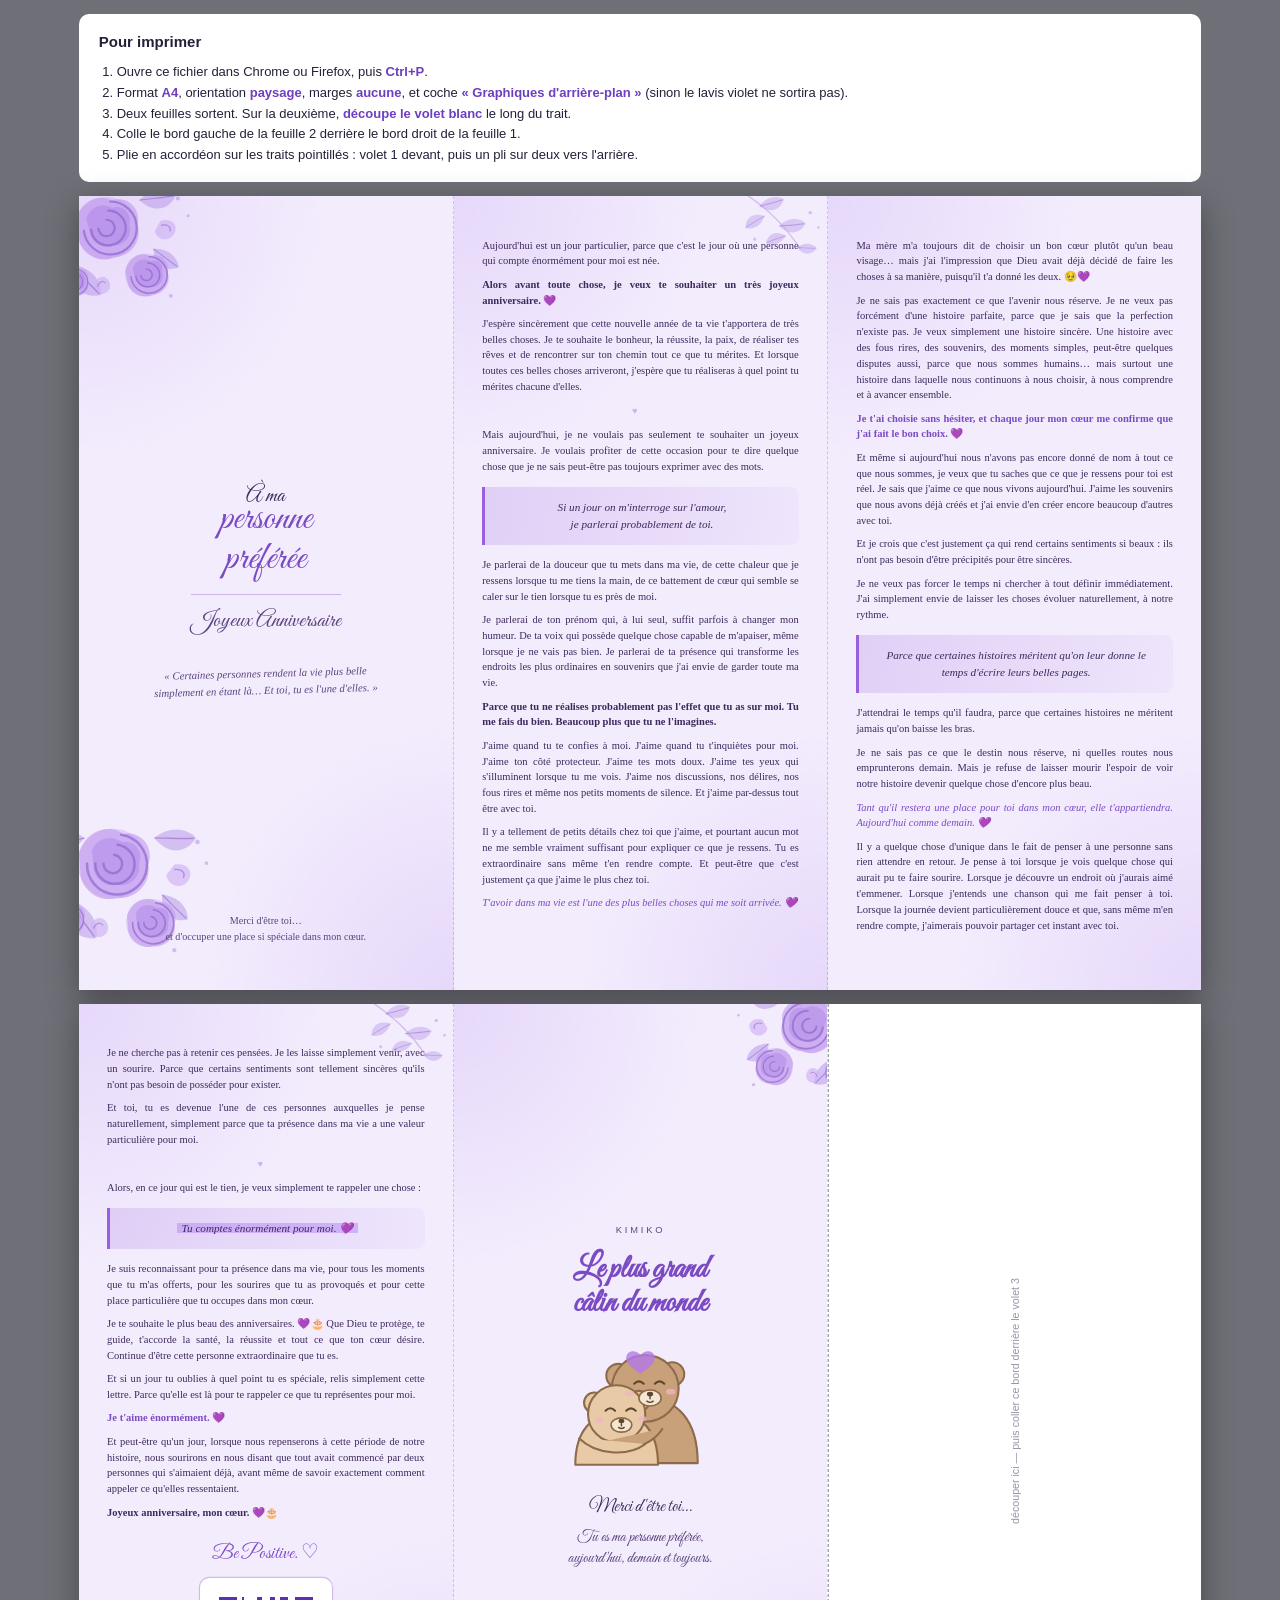
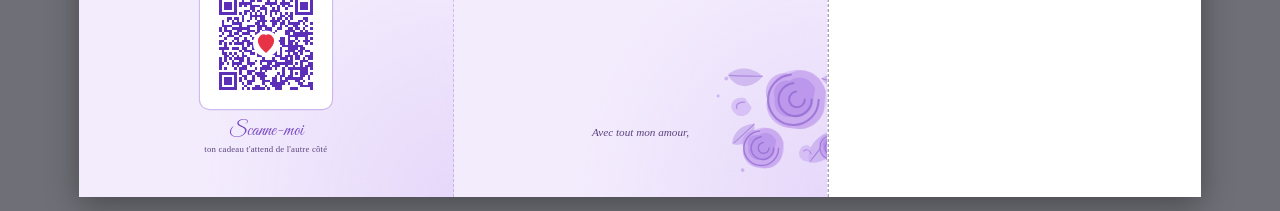
==== depliant/depliant.html @ a283b316 "feat: le dépliant imprimable, avec le bon QR code Deux feuilles A4 à l'italienne, trois volets de 99" ====
<!DOCTYPE html>
<html lang="fr">
<head>
<meta charset="utf-8">
<title>Dépliant — À ma personne préférée</title>
<link rel="stylesheet" href="style.css">
</head>
<body>

<div class="notice">
  <h1>Pour imprimer</h1>
  <ol>
    <li>Ouvre ce fichier dans Chrome ou Firefox, puis <b>Ctrl+P</b>.</li>
    <li>Format <b>A4</b>, orientation <b>paysage</b>, marges <b>aucune</b>, et coche
        <b>« Graphiques d'arrière-plan »</b> (sinon le lavis violet ne sortira pas).</li>
    <li>Deux feuilles sortent. Sur la deuxième, <b>découpe le volet blanc</b> le long du trait.</li>
    <li>Colle le bord gauche de la feuille 2 derrière le bord droit de la feuille 1.</li>
    <li>Plie en accordéon sur les traits pointillés : volet 1 devant, puis un pli sur deux vers l'arrière.</li>
  </ol>
</div>

<!-- ======================= FEUILLE 1 ======================= -->
<div class="feuille">

  <!-- Volet 1 — la couverture -->
  <div class="volet couv">
    <img class="deco hg" src="deco.svg" alt="">
    <img class="deco bg" src="deco.svg" alt="">
    <h1 class="titre"><span class="a-ma">À ma</span>personne<br>préférée</h1>
    <span class="sous">Joyeux Anniversaire</span>
    <p class="cit">« Certaines personnes rendent la vie plus belle<br>
       simplement en étant là… Et toi, tu es l'une d'elles. »</p>
    <p class="merci">Merci d'être toi…<br>et d'occuper une place si spéciale dans mon cœur.</p>
  </div>

  <!-- Volet 2 -->
  <div class="volet">
    <img class="deco brin" src="brin.svg" alt="">
    <p>Aujourd'hui est un jour particulier, parce que c'est le jour où une personne qui compte
       énormément pour moi est née.</p>
    <p class="gras">Alors avant toute chose, je veux te souhaiter un très joyeux anniversaire. 💜</p>
    <p>J'espère sincèrement que cette nouvelle année de ta vie t'apportera de très belles choses.
       Je te souhaite le bonheur, la réussite, la paix, de réaliser tes rêves et de rencontrer sur
       ton chemin tout ce que tu mérites. Et lorsque toutes ces belles choses arriveront, j'espère
       que tu réaliseras à quel point tu mérites chacune d'elles.</p>
    <div class="sep">♥</div>
    <p>Mais aujourd'hui, je ne voulais pas seulement te souhaiter un joyeux anniversaire. Je voulais
       profiter de cette occasion pour te dire quelque chose que je ne sais peut-être pas toujours
       exprimer avec des mots.</p>
    <div class="encadre">Si un jour on m'interroge sur l'amour,<br>je parlerai probablement de toi.</div>
    <p>Je parlerai de la douceur que tu mets dans ma vie, de cette chaleur que je ressens lorsque tu
       me tiens la main, de ce battement de cœur qui semble se caler sur le tien lorsque tu es près
       de moi.</p>
    <p>Je parlerai de ton prénom qui, à lui seul, suffit parfois à changer mon humeur. De ta voix
       qui possède quelque chose capable de m'apaiser, même lorsque je ne vais pas bien. Je parlerai
       de ta présence qui transforme les endroits les plus ordinaires en souvenirs que j'ai envie de
       garder toute ma vie.</p>
    <p class="gras">Parce que tu ne réalises probablement pas l'effet que tu as sur moi.
       Tu me fais du bien. Beaucoup plus que tu ne l'imagines.</p>
    <p>J'aime quand tu te confies à moi. J'aime quand tu t'inquiètes pour moi. J'aime ton côté
       protecteur. J'aime tes mots doux. J'aime tes yeux qui s'illuminent lorsque tu me vois. J'aime
       nos discussions, nos délires, nos fous rires et même nos petits moments de silence. Et j'aime
       par-dessus tout être avec toi.</p>
    <p>Il y a tellement de petits détails chez toi que j'aime, et pourtant aucun mot ne me semble
       vraiment suffisant pour expliquer ce que je ressens. Tu es extraordinaire sans même t'en
       rendre compte. Et peut-être que c'est justement ça que j'aime le plus chez toi.</p>
    <p class="vio">T'avoir dans ma vie est l'une des plus belles choses qui me soit arrivée. 💜</p>
  </div>

  <!-- Volet 3 -->
  <div class="volet">
    <p>Ma mère m'a toujours dit de choisir un bon cœur plutôt qu'un beau visage… mais j'ai
       l'impression que Dieu avait déjà décidé de faire les choses à sa manière, puisqu'il t'a donné
       les deux. 🥹💜</p>
    <p>Je ne sais pas exactement ce que l'avenir nous réserve. Je ne veux pas forcément d'une
       histoire parfaite, parce que je sais que la perfection n'existe pas. Je veux simplement une
       histoire sincère. Une histoire avec des fous rires, des souvenirs, des moments simples,
       peut-être quelques disputes aussi, parce que nous sommes humains… mais surtout une histoire
       dans laquelle nous continuons à nous choisir, à nous comprendre et à avancer ensemble.</p>
    <p class="vio-gras">Je t'ai choisie sans hésiter, et chaque jour mon cœur me confirme que j'ai
       fait le bon choix. 💜</p>
    <p>Et même si aujourd'hui nous n'avons pas encore donné de nom à tout ce que nous sommes, je
       veux que tu saches que ce que je ressens pour toi est réel. Je sais que j'aime ce que nous
       vivons aujourd'hui. J'aime les souvenirs que nous avons déjà créés et j'ai envie d'en créer
       encore beaucoup d'autres avec toi.</p>
    <p>Et je crois que c'est justement ça qui rend certains sentiments si beaux : ils n'ont pas
       besoin d'être précipités pour être sincères.</p>
    <p>Je ne veux pas forcer le temps ni chercher à tout définir immédiatement. J'ai simplement
       envie de laisser les choses évoluer naturellement, à notre rythme.</p>
    <div class="encadre">Parce que certaines histoires méritent qu'on leur donne le temps d'écrire
       leurs belles pages.</div>
    <p>J'attendrai le temps qu'il faudra, parce que certaines histoires ne méritent jamais qu'on
       baisse les bras.</p>
    <p>Je ne sais pas ce que le destin nous réserve, ni quelles routes nous emprunterons demain.
       Mais je refuse de laisser mourir l'espoir de voir notre histoire devenir quelque chose
       d'encore plus beau.</p>
    <p class="vio">Tant qu'il restera une place pour toi dans mon cœur, elle t'appartiendra.
       Aujourd'hui comme demain. 💜</p>
    <p>Il y a quelque chose d'unique dans le fait de penser à une personne sans rien attendre en
       retour. Je pense à toi lorsque je vois quelque chose qui aurait pu te faire sourire. Lorsque
       je découvre un endroit où j'aurais aimé t'emmener. Lorsque j'entends une chanson qui me fait
       penser à toi. Lorsque la journée devient particulièrement douce et que, sans même m'en rendre
       compte, j'aimerais pouvoir partager cet instant avec toi.</p>
  </div>
</div>

<!-- ======================= FEUILLE 2 ======================= -->
<div class="feuille">

  <!-- Volet 4 — le mot de la fin et le QR code -->
  <div class="volet">
    <img class="deco brin" src="brin.svg" alt="">
    <p>Je ne cherche pas à retenir ces pensées. Je les laisse simplement venir, avec un sourire.
       Parce que certains sentiments sont tellement sincères qu'ils n'ont pas besoin de posséder
       pour exister.</p>
    <p>Et toi, tu es devenue l'une de ces personnes auxquelles je pense naturellement, simplement
       parce que ta présence dans ma vie a une valeur particulière pour moi.</p>
    <div class="sep">♥</div>
    <p>Alors, en ce jour qui est le tien, je veux simplement te rappeler une chose :</p>
    <div class="encadre"><span class="surligne">Tu comptes énormément pour moi. 💜</span></div>
    <p>Je suis reconnaissant pour ta présence dans ma vie, pour tous les moments que tu m'as
       offerts, pour les sourires que tu as provoqués et pour cette place particulière que tu
       occupes dans mon cœur.</p>
    <p>Je te souhaite le plus beau des anniversaires. 💜🎂 Que Dieu te protège, te guide,
       t'accorde la santé, la réussite et tout ce que ton cœur désire. Continue d'être cette
       personne extraordinaire que tu es.</p>
    <p>Et si un jour tu oublies à quel point tu es spéciale, relis simplement cette lettre. Parce
       qu'elle est là pour te rappeler ce que tu représentes pour moi.</p>
    <p class="vio-gras">Je t'aime énormément. 💜</p>
    <p>Et peut-être qu'un jour, lorsque nous repenserons à cette période de notre histoire, nous
       sourirons en nous disant que tout avait commencé par deux personnes qui s'aimaient déjà,
       avant même de savoir exactement comment appeler ce qu'elles ressentaient.</p>
    <p class="gras">Joyeux anniversaire, mon cœur. 💜🎂</p>

    <div class="positive">Be Positive. ♡</div>

    <div class="scan">
      <span class="cadre"><img src="qr.svg" alt="QR code vers le cadeau"></span>
      <div class="dis">Scanne-moi</div>
      <div class="quoi">ton cadeau t'attend de l'autre côté</div>
    </div>
  </div>

  <!-- Volet 5 — le dos -->
  <div class="volet dos">
    <img class="deco hd" src="deco.svg" alt="">
    <img class="deco bd" src="deco.svg" alt="">
    <div class="signe">KIMIKO</div>
    <h2 class="grand">Le plus grand<br>câlin du monde</h2>
    <img class="ours" src="ours.svg" alt="Deux oursons qui se serrent dans les bras">
    <p class="fin">Merci d'être toi…
      <small>Tu es ma personne préférée,<br>aujourd'hui, demain et toujours.</small></p>
    <p class="amour">Avec tout mon amour,</p>
  </div>

  <!-- Volet à découper -->
  <div class="volet vide">
    <span class="coupe"></span>
    <span class="mot">découper ici — puis coller ce bord derrière le volet 3</span>
  </div>
</div>

</body>
</html>
---- depliant/style.css ----
/* =========================================================================
   Dépliant « À ma personne préférée » — feuille de style d'impression.
   Deux feuilles A4 à l'italienne, trois volets de 99 mm chacune.
   Police « Great Vibes » — SIL Open Font License 1.1 (../fonts/OFL.txt).
   ========================================================================= */

@font-face{
  font-family: 'Great Vibes';
  src: url('great-vibes-latin.woff2') format('woff2');
  font-weight: 400; font-style: normal; font-display: swap;
}

:root{
  --encre:      #3d2a5c;   /* le texte : violet très sombre, plus doux que le noir */
  --encre-doux: #5b447e;
  --violet:     #7b4bc4;
  --violet-vif: #9a5fe0;
  --lavande:    #cdb3f0;
  --voile:      #f3ecfd;   /* le lavis du fond */
  --voile-fort: #e6d8fa;
  --fs:         7.9pt;     /* la taille du corps de texte — réglée pour tenir pile */
}

*{ margin: 0; padding: 0; box-sizing: border-box; }

body{
  background: #6f6f77;
  font-family: "Iowan Old Style", "Palatino Linotype", Palatino, Georgia, serif;
  color: var(--encre);
  -webkit-font-smoothing: antialiased;
}

/* ---------- Le mode d'emploi, à l'écran seulement ---------- */
.notice{
  max-width: 297mm; margin: 14px auto; padding: 16px 20px;
  background: #fff; border-radius: 10px;
  font-family: ui-sans-serif, -apple-system, "Segoe UI", Helvetica, Arial, sans-serif;
  font-size: 13px; line-height: 1.6; color: #24203a;
}
.notice h1{ font-size: 15px; margin-bottom: 8px; }
.notice ol{ margin: 6px 0 0 18px; }
.notice b{ color: #6d3fc0; }

/* ---------- Les feuilles ---------- */
.feuille{
  width: 297mm; height: 210mm;
  margin: 14px auto;
  display: flex;
  background: #fff;
  box-shadow: 0 8px 30px rgba(0,0,0,0.35);
  overflow: hidden;
}

.volet{
  position: relative;
  width: 99mm; height: 210mm;
  padding: 11mm 7.5mm 9mm;
  overflow: hidden;
  background:
    radial-gradient(120% 60% at 0% 0%,   var(--voile-fort) 0%, transparent 55%),
    radial-gradient(120% 60% at 100% 100%, var(--voile-fort) 0%, transparent 55%),
    var(--voile);
}
/* le pli : un trait très pâle, pour plier droit */
.volet + .volet{ border-left: 0.3mm dashed rgba(123,75,196,0.28); }

/* ---------- Le texte ---------- */
.volet p{
  font-size: var(--fs);
  line-height: 1.5;
  text-align: justify;
  hyphens: auto;
  margin-bottom: 0.72em;
}
.volet p:last-child{ margin-bottom: 0; }
.gras{ font-weight: 700; color: var(--encre); }
.vio{ color: var(--violet); font-style: italic; }
.vio-gras{ color: var(--violet); font-weight: 700; }

/* La phrase mise en avant, dans son cadre clair */
.encadre{
  margin: 1.1em 0;
  padding: 3.2mm 4mm;
  border-left: 0.8mm solid var(--violet-vif);
  border-radius: 0 2.2mm 2.2mm 0;
  background: linear-gradient(100deg, rgba(205,179,240,0.5), rgba(205,179,240,0.12));
  font-style: italic;
  font-size: calc(var(--fs) + 0.5pt);
  line-height: 1.5;
  text-align: center;
  color: var(--encre);
}

/* Le trait de surligneur, comme au feutre */
.surligne{
  display: inline;
  padding: 0 1.2mm;
  background: linear-gradient(transparent 12%, rgba(186,140,248,0.55) 12%, rgba(186,140,248,0.55) 88%, transparent 88%);
}

/* Le petit cœur qui sépare deux idées */
.sep{ text-align: center; margin: 1.2em 0; color: var(--lavande); font-size: 7pt; letter-spacing: 3mm; }

/* ---------- Le volet de couverture ---------- */
.couv{ display: flex; flex-direction: column; align-items: center; justify-content: center; text-align: center; }
.couv .a-ma{
  display: block;
  font-size: 0.56em; color: var(--encre);
  margin-bottom: -2mm;
}
.couv .titre{
  font-family: 'Great Vibes', cursive;
  font-size: 29pt; line-height: 1.02;
  font-weight: 400;
  color: var(--violet); margin: 0 0 3mm;
}
.couv .sous{
  font-family: 'Great Vibes', cursive;
  font-size: 17pt; color: var(--encre-doux);
  border-top: 0.3mm solid rgba(123,75,196,0.35);
  padding-top: 3mm; margin-top: 1mm;
}
.couv .cit{
  margin-top: 8mm;
  font-size: 8.1pt; font-style: italic; line-height: 1.6;
  color: var(--encre-doux); text-align: center;
  transform: rotate(-1.6deg);
}
.couv .merci{
  position: absolute; left: 12mm; right: 12mm; bottom: 12mm;
  font-size: 7.6pt; line-height: 1.55; text-align: center; color: var(--encre-doux);
}

/* ---------- Le volet du QR ---------- */
.scan{ margin-top: 3mm; text-align: center; }
.scan .cadre{
  display: inline-block; padding: 2.4mm;
  background: #fff; border-radius: 2.5mm;
  box-shadow: 0 0 0 0.3mm rgba(123,75,196,0.3);
}
.scan img{ display: block; width: 30mm; height: 30mm; }
.scan .dis{
  font-family: 'Great Vibes', cursive;
  font-size: 14pt; color: var(--violet); margin-top: 1.5mm;
}
.scan .quoi{ font-size: 6.6pt; color: var(--encre-doux); margin-top: 0.5mm; letter-spacing: 0.02em; }
.positive{
  font-family: 'Great Vibes', cursive;
  font-size: 15pt; color: var(--violet); text-align: center; margin-top: 5mm;
}

/* ---------- Le dos ---------- */
.dos{
  display: flex; flex-direction: column;
  align-items: center; justify-content: center;
  text-align: center;
}
.dos p{ text-align: center; }
.dos .signe{
  font-family: ui-sans-serif, -apple-system, "Segoe UI", Helvetica, Arial, sans-serif;
  font-size: 7pt; letter-spacing: 0.3em; color: var(--encre-doux); margin-bottom: 5mm;
}
.dos .grand{
  font-family: 'Great Vibes', cursive;
  font-size: 24pt; line-height: 1.05; color: var(--violet); margin-bottom: 5mm;
}
.dos .ours{ width: 42mm; height: auto; margin: 1mm 0 4mm; }
.dos .fin{
  font-family: 'Great Vibes', cursive;
  font-size: 14pt; color: var(--encre); line-height: 1.35;
}
.dos .fin small{ display: block; font-size: 12pt; color: var(--encre-doux); margin-top: 2mm; }
.dos .amour{
  position: absolute; left: 7.5mm; right: 7.5mm; bottom: 15mm;
  font-size: 8.4pt; font-style: italic; color: var(--encre-doux);
}

/* ---------- Le décor ---------- */
.deco{ position: absolute; pointer-events: none; }
.deco.hg{ top: -4mm; left: -6mm; width: 46mm; }
.deco.bg{ bottom: -6mm; left: -8mm; width: 52mm; transform: rotate(8deg); }
.deco.hd{ top: -5mm; right: -7mm; width: 40mm; transform: scaleX(-1); }
.deco.bd{ bottom: -7mm; right: -6mm; width: 44mm; transform: scaleX(-1) rotate(6deg); }
.deco.brin{ top: -2mm; right: -3mm; width: 26mm; opacity: 0.8; }
.deco.hg, .deco.bg, .deco.hd, .deco.bd{ opacity: 0.85; }

/* le volet à découper */
.vide{ background: #fff; }
.coupe{
  position: absolute; inset: 0 auto 0 0;
  border-left: 0.3mm dashed rgba(0,0,0,0.35);
}
.vide .mot{
  position: absolute; top: 50%; left: 50%; transform: translate(-50%,-50%) rotate(-90deg);
  font-family: ui-sans-serif, sans-serif; font-size: 8pt; color: #9a93a8; white-space: nowrap;
}

/* ---------- Impression ---------- */
@page{ size: A4 landscape; margin: 0; }

@media print{
  body{ background: #fff; }
  .notice{ display: none; }
  .feuille{ margin: 0; box-shadow: none; page-break-after: always; break-after: page; }
  .feuille:last-child{ page-break-after: auto; break-after: auto; }
  *{ -webkit-print-color-adjust: exact; print-color-adjust: exact; }
}
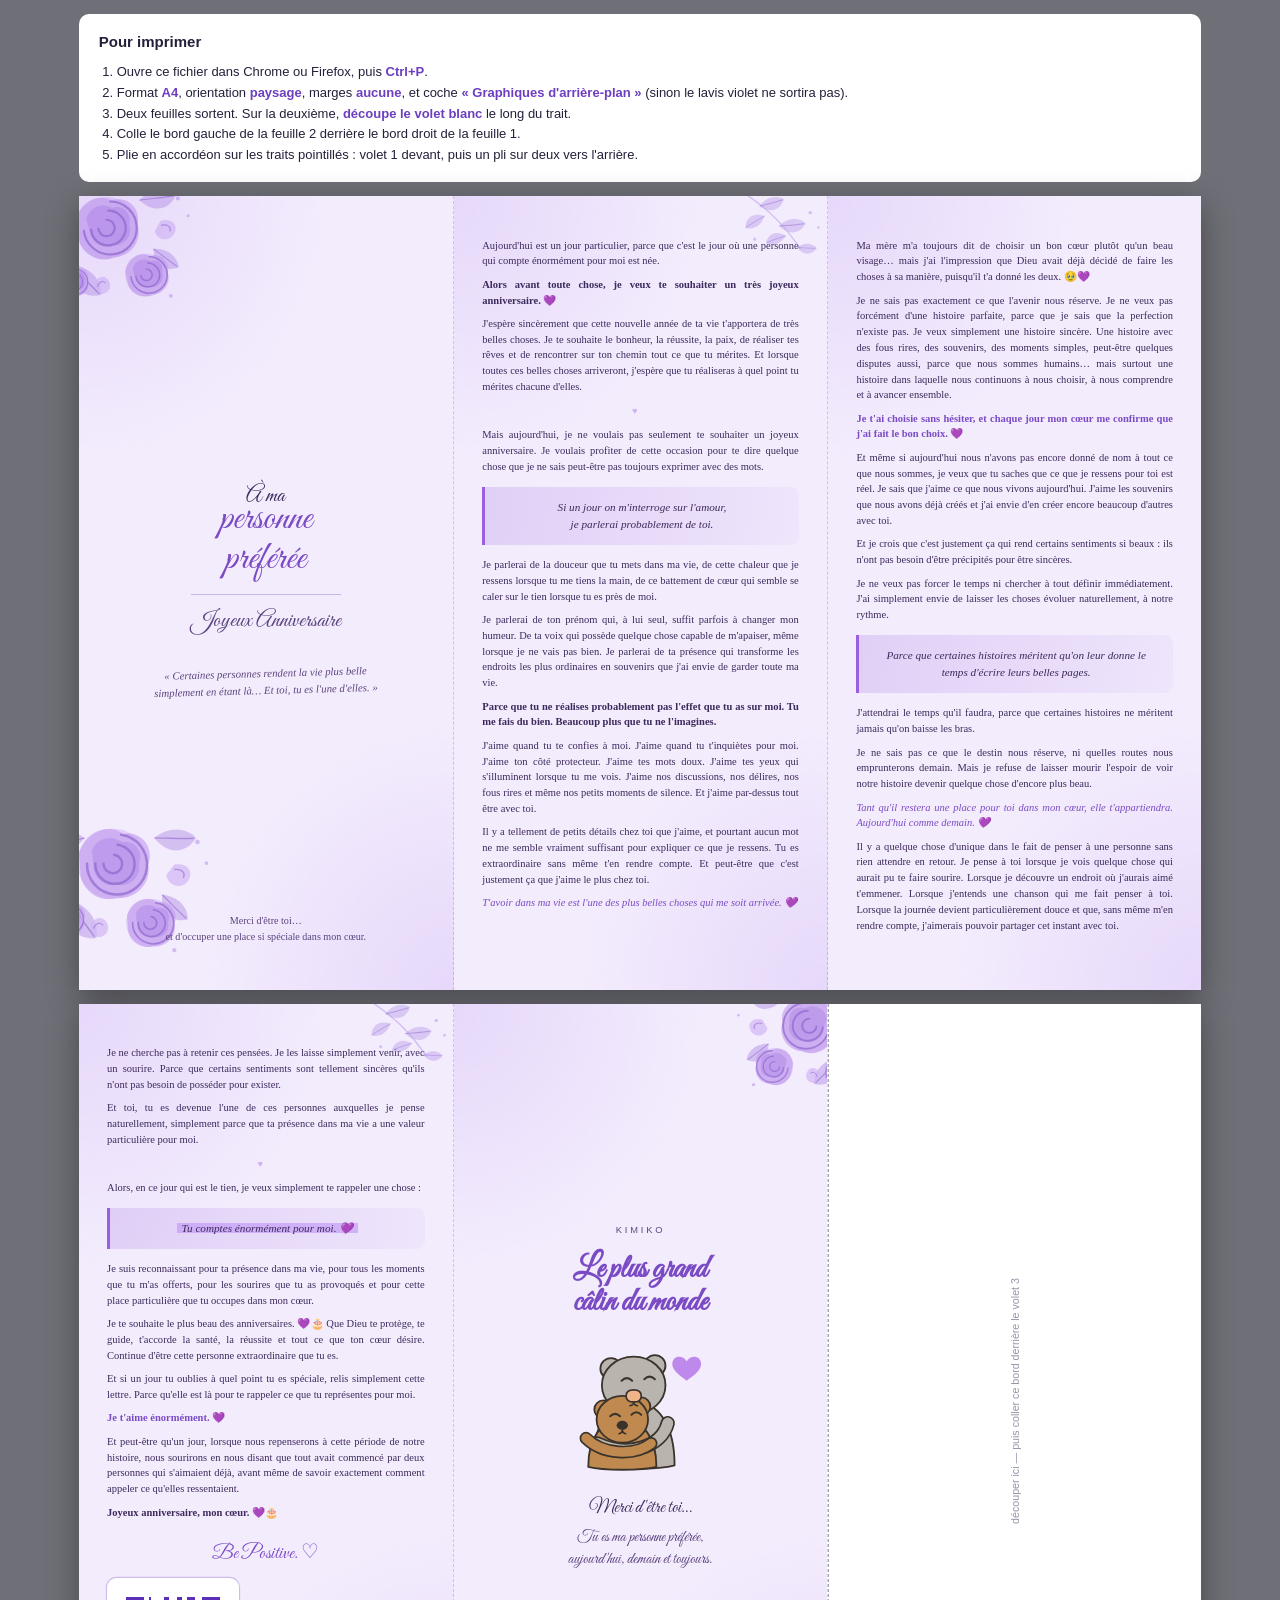
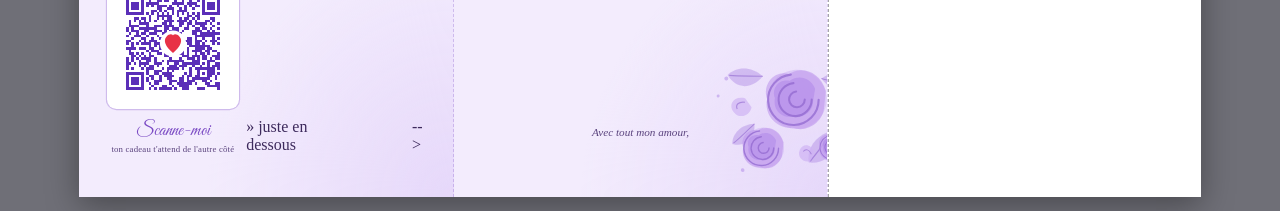
==== commit 06b0b2a1: "feat(dépliant): les oursons redessinés d'après la couverture, et la place de la photo Les oursons su" ====
--- a/depliant/depliant.html
+++ b/depliant/depliant.html
@@ -134,10 +134,18 @@
 
     <div class="positive">Be Positive. ♡</div>
 
-    <div class="scan">
-      <span class="cadre"><img src="qr.svg" alt="QR code vers le cadeau"></span>
-      <div class="dis">Scanne-moi</div>
-      <div class="quoi">ton cadeau t'attend de l'autre côté</div>
+    <div class="bas">
+      <div class="scan">
+        <span class="cadre"><img src="qr.svg" alt="QR code vers le cadeau"></span>
+        <div class="dis">Scanne-moi</div>
+        <div class="quoi">ton cadeau t'attend de l'autre côté</div>
+      </div>
+
+      <!-- LA PHOTO DU DANSEUR
+           1. dépose le fichier dans ce dossier sous le nom  danseur.png
+           2. enlève la ligne « <!-- » juste au-dessus et la ligne « --> » juste en dessous
+      <img class="danseur" src="danseur.png" alt="">
+      -->
     </div>
   </div>
 
--- a/depliant/style.css
+++ b/depliant/style.css
@@ -132,7 +132,14 @@
 }
 
 /* ---------- Le volet du QR ---------- */
-.scan{ margin-top: 3mm; text-align: center; }
+/* Le bas du volet : le QR code, et la photo à sa droite si elle est là */
+.bas{
+  display: flex; align-items: flex-end; justify-content: center;
+  gap: 2mm; margin-top: 3mm;
+}
+.danseur{ width: 32mm; height: auto; margin-bottom: 2mm; mix-blend-mode: multiply; }
+
+.scan{ text-align: center; }
 .scan .cadre{
   display: inline-block; padding: 2.4mm;
   background: #fff; border-radius: 2.5mm;
